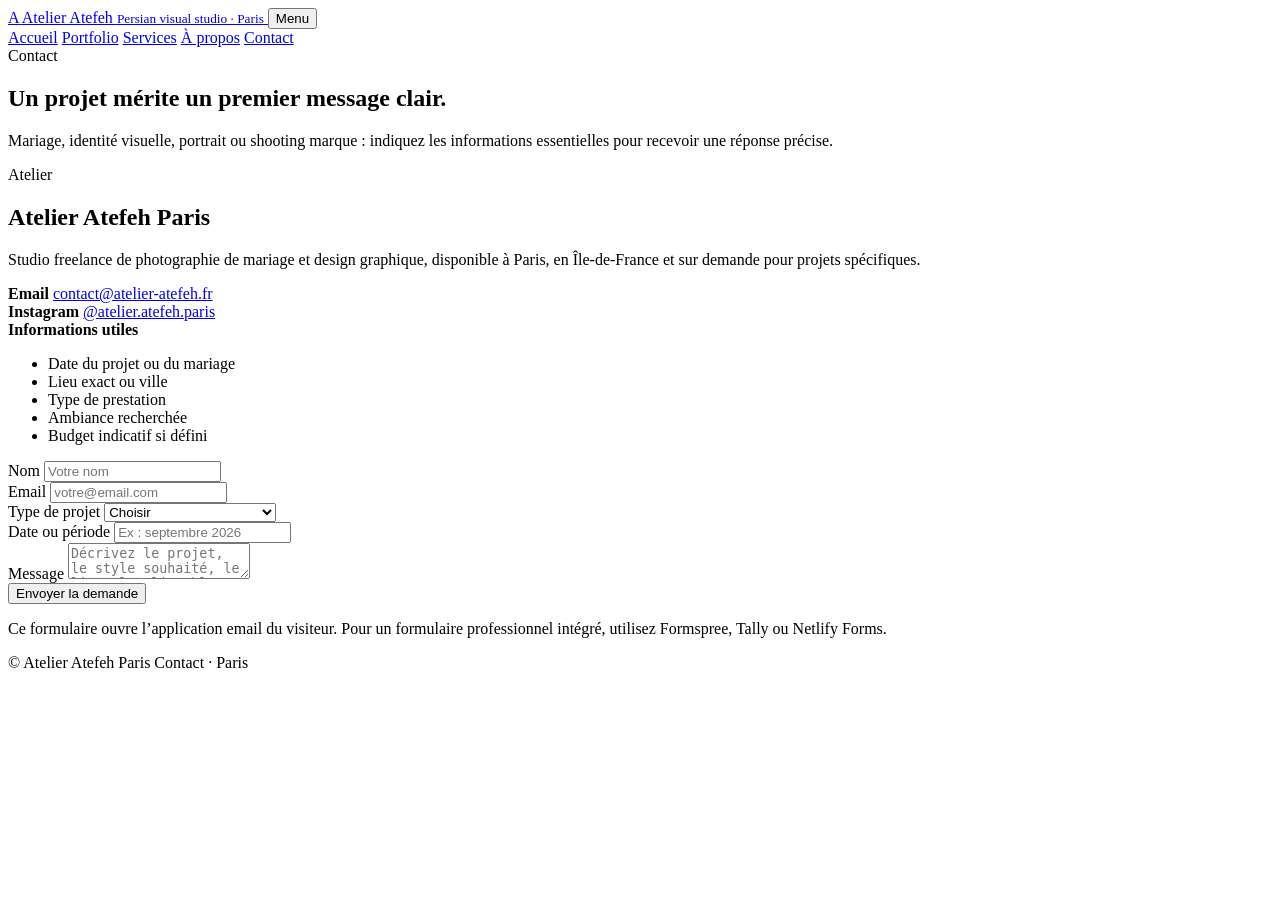
==== contact.html @ 8e405d1d "Add contact page for Atelier Atefeh Paris This file contains the contact page for Atelier Atefeh Par" ====
<!DOCTYPE html>
<html lang="fr">
<head>
  <meta charset="UTF-8" />
  <meta name="viewport" content="width=device-width, initial-scale=1.0" />

  <title>Contact — Atelier Atefeh Paris</title>

  <meta name="description" content="Contactez Atelier Atefeh Paris pour un mariage, une identité visuelle, un shooting éditorial ou un projet graphique premium à Paris." />
  <meta name="robots" content="index, follow" />

  <link rel="canonical" href="https://votre-utilisateur.github.io/atelier-atefeh-persian/contact.html" />
  <link rel="stylesheet" href="styles.css" />
</head>

<body>
  <div class="ornament-bg" aria-hidden="true"></div>

  <header class="topbar">
    <div class="container nav">
      <a class="brand" href="index.html">
        <span class="brand-symbol">A</span>
        <span>
          Atelier Atefeh
          <small>Persian visual studio · Paris</small>
        </span>
      </a>

      <button class="nav-toggle" type="button" aria-expanded="false">Menu</button>

      <nav class="nav-links" aria-label="Navigation principale">
        <a href="index.html">Accueil</a>
        <a href="portfolio.html">Portfolio</a>
        <a href="services.html">Services</a>
        <a href="a-propos.html">À propos</a>
        <a class="active" href="contact.html">Contact</a>
      </nav>
    </div>
  </header>

  <main>
    <section class="page-hero">
      <div class="container page-title reveal">
        <span class="eyebrow">Contact</span>
        <h1>Un projet mérite un premier message clair.</h1>
        <p>
          Mariage, identité visuelle, portrait ou shooting marque :
          indiquez les informations essentielles pour recevoir une réponse précise.
        </p>
      </div>
    </section>

    <section class="section contact-section">
      <div class="container contact-grid">
        <aside class="contact-info reveal">
          <span class="section-kicker">Atelier</span>
          <h2>Atelier Atefeh Paris</h2>

          <p>
            Studio freelance de photographie de mariage et design graphique,
            disponible à Paris, en Île-de-France et sur demande pour projets spécifiques.
          </p>

          <div class="info-block">
            <strong>Email</strong>
            <a href="mailto:contact@atelier-atefeh.fr">contact@atelier-atefeh.fr</a>
          </div>

          <div class="info-block">
            <strong>Instagram</strong>
            <a href="https://instagram.com/" target="_blank" rel="noopener">@atelier.atefeh.paris</a>
          </div>

          <div class="info-block">
            <strong>Informations utiles</strong>
            <ul>
              <li>Date du projet ou du mariage</li>
              <li>Lieu exact ou ville</li>
              <li>Type de prestation</li>
              <li>Ambiance recherchée</li>
              <li>Budget indicatif si défini</li>
            </ul>
          </div>
        </aside>

        <form class="contact-form reveal" action="mailto:contact@atelier-atefeh.fr" method="post" enctype="text/plain">
          <div class="field">
            <label for="name">Nom</label>
            <input id="name" name="Nom" type="text" placeholder="Votre nom" required />
          </div>

          <div class="field">
            <label for="email">Email</label>
            <input id="email" name="Email" type="email" placeholder="votre@email.com" required />
          </div>

          <div class="field">
            <label for="project">Type de projet</label>
            <select id="project" name="Type de projet" required>
              <option value="">Choisir</option>
              <option>Photographie de mariage</option>
              <option>Identité visuelle</option>
              <option>Shooting marque</option>
              <option>Portrait professionnel</option>
              <option>Design graphique</option>
            </select>
          </div>

          <div class="field">
            <label for="date">Date ou période</label>
            <input id="date" name="Date ou période" type="text" placeholder="Ex : septembre 2026" />
          </div>

          <div class="field">
            <label for="message">Message</label>
            <textarea id="message" name="Message" placeholder="Décrivez le projet, le style souhaité, le lieu, les livrables attendus." required></textarea>
          </div>

          <button class="btn btn-primary" type="submit">Envoyer la demande</button>

          <p class="form-note">
            Ce formulaire ouvre l’application email du visiteur. Pour un formulaire professionnel intégré, utilisez Formspree, Tally ou Netlify Forms.
          </p>
        </form>
      </div>
    </section>
  </main>

  <footer class="footer">
    <div class="container footer-grid">
      <span>© <span data-year></span> Atelier Atefeh Paris</span>
      <span>Contact · Paris</span>
    </div>
  </footer>

  <script src="script.js"></script>
</body>
</html>
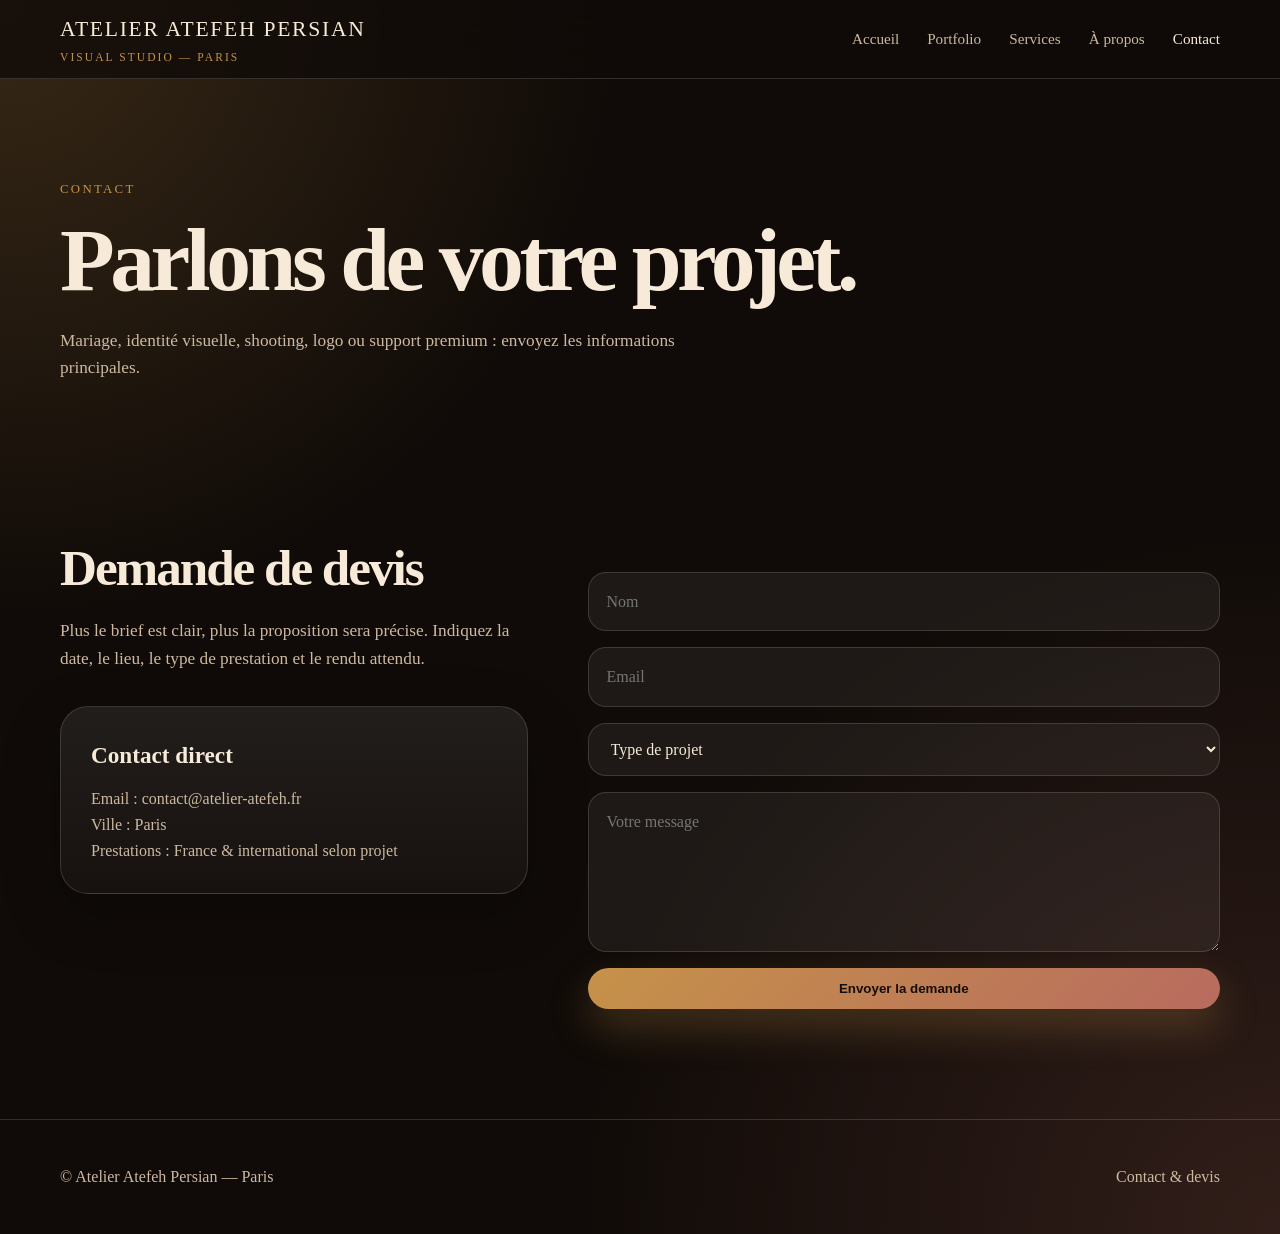
==== commit 4a83545f: "Update contact page branding and content" ====
--- a/contact.html
+++ b/contact.html
@@ -4,135 +4,89 @@
   <meta charset="UTF-8" />
   <meta name="viewport" content="width=device-width, initial-scale=1.0" />
 
-  <title>Contact — Atelier Atefeh Paris</title>
+  <title>Contact — Atelier Atefeh Persian</title>
+  <meta name="description" content="Contactez Atelier Atefeh Persian pour un reportage mariage, une identité visuelle ou un projet de design graphique à Paris." />
 
-  <meta name="description" content="Contactez Atelier Atefeh Paris pour un mariage, une identité visuelle, un shooting éditorial ou un projet graphique premium à Paris." />
-  <meta name="robots" content="index, follow" />
-
-  <link rel="canonical" href="https://votre-utilisateur.github.io/atelier-atefeh-persian/contact.html" />
-  <link rel="stylesheet" href="styles.css" />
+  <link rel="stylesheet" href="style.css" />
 </head>
 
 <body>
-  <div class="ornament-bg" aria-hidden="true"></div>
 
-  <header class="topbar">
-    <div class="container nav">
-      <a class="brand" href="index.html">
-        <span class="brand-symbol">A</span>
-        <span>
-          Atelier Atefeh
-          <small>Persian visual studio · Paris</small>
-        </span>
-      </a>
+<header class="header">
+  <div class="container nav">
+    <a href="index.html" class="logo">
+      Atelier Atefeh Persian
+      <span>Visual Studio — Paris</span>
+    </a>
 
-      <button class="nav-toggle" type="button" aria-expanded="false">Menu</button>
+    <nav class="menu">
+      <a href="index.html">Accueil</a>
+      <a href="portfolio.html">Portfolio</a>
+      <a href="services.html">Services</a>
+      <a href="apropos.html">À propos</a>
+      <a class="active" href="contact.html">Contact</a>
+    </nav>
+  </div>
+</header>
 
-      <nav class="nav-links" aria-label="Navigation principale">
-        <a href="index.html">Accueil</a>
-        <a href="portfolio.html">Portfolio</a>
-        <a href="services.html">Services</a>
-        <a href="a-propos.html">À propos</a>
-        <a class="active" href="contact.html">Contact</a>
-      </nav>
+<main>
+
+<section class="page-hero">
+  <div class="container">
+    <div class="eyebrow">Contact</div>
+    <h1>Parlons de votre projet.</h1>
+    <p class="section-intro">
+      Mariage, identité visuelle, shooting, logo ou support premium : envoyez les informations principales.
+    </p>
+  </div>
+</section>
+
+<section class="section">
+  <div class="container split">
+    <div>
+      <h2>Demande de devis</h2>
+      <p class="section-intro">
+        Plus le brief est clair, plus la proposition sera précise. Indiquez la date, le lieu, le type de prestation
+        et le rendu attendu.
+      </p>
+
+      <div class="cards" style="grid-template-columns:1fr; margin-top:34px;">
+        <article class="card">
+          <h3>Contact direct</h3>
+          <p>Email : contact@atelier-atefeh.fr</p>
+          <p>Ville : Paris</p>
+          <p>Prestations : France & international selon projet</p>
+        </article>
+      </div>
     </div>
-  </header>
 
-  <main>
-    <section class="page-hero">
-      <div class="container page-title reveal">
-        <span class="eyebrow">Contact</span>
-        <h1>Un projet mérite un premier message clair.</h1>
-        <p>
-          Mariage, identité visuelle, portrait ou shooting marque :
-          indiquez les informations essentielles pour recevoir une réponse précise.
-        </p>
-      </div>
-    </section>
+    <form class="form" action="https://formspree.io/f/xxxxxxxx" method="POST">
+      <input type="text" name="name" placeholder="Nom" required />
+      <input type="email" name="email" placeholder="Email" required />
 
-    <section class="section contact-section">
-      <div class="container contact-grid">
-        <aside class="contact-info reveal">
-          <span class="section-kicker">Atelier</span>
-          <h2>Atelier Atefeh Paris</h2>
+      <select name="service" required>
+        <option value="">Type de projet</option>
+        <option value="mariage">Reportage mariage</option>
+        <option value="design">Design graphique</option>
+        <option value="identite">Identité visuelle</option>
+        <option value="photo">Shooting photo</option>
+      </select>
 
-          <p>
-            Studio freelance de photographie de mariage et design graphique,
-            disponible à Paris, en Île-de-France et sur demande pour projets spécifiques.
-          </p>
+      <textarea name="message" placeholder="Votre message" required></textarea>
 
-          <div class="info-block">
-            <strong>Email</strong>
-            <a href="mailto:contact@atelier-atefeh.fr">contact@atelier-atefeh.fr</a>
-          </div>
+      <button class="btn" type="submit">Envoyer la demande</button>
+    </form>
+  </div>
+</section>
 
-          <div class="info-block">
-            <strong>Instagram</strong>
-            <a href="https://instagram.com/" target="_blank" rel="noopener">@atelier.atefeh.paris</a>
-          </div>
+</main>
 
-          <div class="info-block">
-            <strong>Informations utiles</strong>
-            <ul>
-              <li>Date du projet ou du mariage</li>
-              <li>Lieu exact ou ville</li>
-              <li>Type de prestation</li>
-              <li>Ambiance recherchée</li>
-              <li>Budget indicatif si défini</li>
-            </ul>
-          </div>
-        </aside>
+<footer class="footer">
+  <div class="container footer-inner">
+    <p>© Atelier Atefeh Persian — Paris</p>
+    <p>Contact & devis</p>
+  </div>
+</footer>
 
-        <form class="contact-form reveal" action="mailto:contact@atelier-atefeh.fr" method="post" enctype="text/plain">
-          <div class="field">
-            <label for="name">Nom</label>
-            <input id="name" name="Nom" type="text" placeholder="Votre nom" required />
-          </div>
-
-          <div class="field">
-            <label for="email">Email</label>
-            <input id="email" name="Email" type="email" placeholder="votre@email.com" required />
-          </div>
-
-          <div class="field">
-            <label for="project">Type de projet</label>
-            <select id="project" name="Type de projet" required>
-              <option value="">Choisir</option>
-              <option>Photographie de mariage</option>
-              <option>Identité visuelle</option>
-              <option>Shooting marque</option>
-              <option>Portrait professionnel</option>
-              <option>Design graphique</option>
-            </select>
-          </div>
-
-          <div class="field">
-            <label for="date">Date ou période</label>
-            <input id="date" name="Date ou période" type="text" placeholder="Ex : septembre 2026" />
-          </div>
-
-          <div class="field">
-            <label for="message">Message</label>
-            <textarea id="message" name="Message" placeholder="Décrivez le projet, le style souhaité, le lieu, les livrables attendus." required></textarea>
-          </div>
-
-          <button class="btn btn-primary" type="submit">Envoyer la demande</button>
-
-          <p class="form-note">
-            Ce formulaire ouvre l’application email du visiteur. Pour un formulaire professionnel intégré, utilisez Formspree, Tally ou Netlify Forms.
-          </p>
-        </form>
-      </div>
-    </section>
-  </main>
-
-  <footer class="footer">
-    <div class="container footer-grid">
-      <span>© <span data-year></span> Atelier Atefeh Paris</span>
-      <span>Contact · Paris</span>
-    </div>
-  </footer>
-
-  <script src="script.js"></script>
 </body>
 </html>
--- a/style.css
+++ b/style.css
@@ -0,0 +1,383 @@
+:root {
+  --bg: #100b08;
+  --bg-soft: #1a110d;
+  --cream: #f7ead8;
+  --sand: #d8b985;
+  --gold: #c69249;
+  --rose: #b86b5f;
+  --text: #f8efe3;
+  --muted: #cdb9a0;
+  --line: rgba(255,255,255,0.14);
+  --shadow: 0 30px 80px rgba(0,0,0,0.45);
+}
+
+* {
+  margin: 0;
+  padding: 0;
+  box-sizing: border-box;
+}
+
+html {
+  scroll-behavior: smooth;
+}
+
+body {
+  font-family: "Georgia", "Times New Roman", serif;
+  background:
+    radial-gradient(circle at top left, rgba(198,146,73,0.22), transparent 35%),
+    radial-gradient(circle at bottom right, rgba(184,107,95,0.20), transparent 40%),
+    var(--bg);
+  color: var(--text);
+  line-height: 1.6;
+}
+
+img {
+  width: 100%;
+  display: block;
+}
+
+a {
+  color: inherit;
+  text-decoration: none;
+}
+
+.container {
+  width: min(1160px, 92%);
+  margin: auto;
+}
+
+.header {
+  position: sticky;
+  top: 0;
+  z-index: 50;
+  backdrop-filter: blur(20px);
+  background: rgba(16,11,8,0.78);
+  border-bottom: 1px solid var(--line);
+}
+
+.nav {
+  min-height: 78px;
+  display: flex;
+  align-items: center;
+  justify-content: space-between;
+}
+
+.logo {
+  font-size: 1.35rem;
+  letter-spacing: 0.08em;
+  text-transform: uppercase;
+  color: var(--cream);
+}
+
+.logo span {
+  display: block;
+  font-size: 0.72rem;
+  letter-spacing: 0.18em;
+  color: var(--gold);
+  margin-top: 2px;
+}
+
+.menu {
+  display: flex;
+  gap: 28px;
+  align-items: center;
+}
+
+.menu a {
+  color: var(--muted);
+  font-size: 0.95rem;
+}
+
+.menu a:hover,
+.menu a.active {
+  color: var(--cream);
+}
+
+.btn {
+  display: inline-flex;
+  align-items: center;
+  justify-content: center;
+  padding: 13px 22px;
+  border-radius: 999px;
+  background: linear-gradient(135deg, var(--gold), var(--rose));
+  color: #160d08;
+  font-weight: 700;
+  box-shadow: 0 18px 40px rgba(198,146,73,0.28);
+  border: none;
+}
+
+.btn.secondary {
+  background: transparent;
+  color: var(--cream);
+  border: 1px solid var(--line);
+  box-shadow: none;
+}
+
+.hero {
+  min-height: calc(100vh - 78px);
+  display: grid;
+  align-items: center;
+  position: relative;
+  overflow: hidden;
+}
+
+.hero-grid {
+  display: grid;
+  grid-template-columns: 1.05fr 0.95fr;
+  gap: 60px;
+  align-items: center;
+  padding: 80px 0;
+}
+
+.eyebrow {
+  color: var(--gold);
+  text-transform: uppercase;
+  letter-spacing: 0.18em;
+  font-size: 0.8rem;
+  margin-bottom: 18px;
+}
+
+h1 {
+  font-size: clamp(3rem, 7vw, 6.8rem);
+  line-height: 0.95;
+  color: var(--cream);
+  letter-spacing: -0.05em;
+}
+
+h2 {
+  font-size: clamp(2.2rem, 4vw, 4rem);
+  line-height: 1;
+  color: var(--cream);
+  letter-spacing: -0.04em;
+  margin-bottom: 22px;
+}
+
+h3 {
+  font-size: 1.45rem;
+  color: var(--cream);
+  margin-bottom: 12px;
+}
+
+.hero p,
+.section-intro {
+  color: var(--muted);
+  font-size: 1.08rem;
+  max-width: 680px;
+  margin-top: 24px;
+}
+
+.hero-actions {
+  display: flex;
+  gap: 16px;
+  flex-wrap: wrap;
+  margin-top: 34px;
+}
+
+.hero-card {
+  position: relative;
+  border-radius: 34px;
+  overflow: hidden;
+  min-height: 620px;
+  box-shadow: var(--shadow);
+  background: var(--bg-soft);
+  border: 1px solid var(--line);
+}
+
+.hero-card img {
+  height: 620px;
+  object-fit: cover;
+  opacity: 0.92;
+}
+
+.hero-badge {
+  position: absolute;
+  left: 24px;
+  right: 24px;
+  bottom: 24px;
+  padding: 24px;
+  border-radius: 24px;
+  background: rgba(16,11,8,0.72);
+  backdrop-filter: blur(18px);
+  border: 1px solid var(--line);
+}
+
+.hero-badge strong {
+  display: block;
+  font-size: 1.25rem;
+  color: var(--cream);
+  margin-bottom: 6px;
+}
+
+.hero-badge small {
+  color: var(--muted);
+}
+
+.section {
+  padding: 110px 0;
+}
+
+.split {
+  display: grid;
+  grid-template-columns: 0.85fr 1.15fr;
+  gap: 60px;
+  align-items: start;
+}
+
+.cards {
+  display: grid;
+  grid-template-columns: repeat(3, 1fr);
+  gap: 22px;
+  margin-top: 42px;
+}
+
+.card {
+  padding: 30px;
+  border-radius: 28px;
+  background: linear-gradient(180deg, rgba(255,255,255,0.08), rgba(255,255,255,0.03));
+  border: 1px solid var(--line);
+  box-shadow: 0 20px 60px rgba(0,0,0,0.24);
+}
+
+.card p,
+.card li {
+  color: var(--muted);
+}
+
+.card ul {
+  margin: 18px 0 0 18px;
+}
+
+.price {
+  margin-top: 22px;
+  color: var(--gold);
+  font-weight: 700;
+  font-size: 1.1rem;
+}
+
+.gallery {
+  display: grid;
+  grid-template-columns: repeat(3, 1fr);
+  gap: 18px;
+  margin-top: 44px;
+}
+
+.gallery figure {
+  border-radius: 26px;
+  overflow: hidden;
+  background: var(--bg-soft);
+  border: 1px solid var(--line);
+}
+
+.gallery img {
+  height: 410px;
+  object-fit: cover;
+  transition: transform 0.7s ease;
+}
+
+.gallery figure:hover img {
+  transform: scale(1.06);
+}
+
+.gallery figcaption {
+  padding: 18px;
+  color: var(--muted);
+}
+
+.banner {
+  padding: 70px;
+  border-radius: 38px;
+  background:
+    linear-gradient(135deg, rgba(198,146,73,0.24), rgba(184,107,95,0.12)),
+    rgba(255,255,255,0.04);
+  border: 1px solid var(--line);
+  box-shadow: var(--shadow);
+}
+
+.about-box {
+  border-radius: 32px;
+  overflow: hidden;
+  border: 1px solid var(--line);
+  background: var(--bg-soft);
+}
+
+.about-box img {
+  height: 520px;
+  object-fit: cover;
+}
+
+.footer {
+  padding: 44px 0;
+  border-top: 1px solid var(--line);
+  color: var(--muted);
+}
+
+.footer-inner {
+  display: flex;
+  justify-content: space-between;
+  gap: 20px;
+  flex-wrap: wrap;
+}
+
+.form {
+  display: grid;
+  gap: 16px;
+  margin-top: 30px;
+}
+
+input,
+textarea,
+select {
+  width: 100%;
+  padding: 16px 18px;
+  border-radius: 18px;
+  border: 1px solid var(--line);
+  background: rgba(255,255,255,0.06);
+  color: var(--cream);
+  font: inherit;
+}
+
+textarea {
+  min-height: 160px;
+}
+
+.page-hero {
+  padding: 100px 0 50px;
+}
+
+@media (max-width: 900px) {
+  .nav {
+    align-items: flex-start;
+    padding: 18px 0;
+    gap: 18px;
+    flex-direction: column;
+  }
+
+  .menu {
+    flex-wrap: wrap;
+    gap: 14px;
+  }
+
+  .hero-grid,
+  .split {
+    grid-template-columns: 1fr;
+  }
+
+  .hero-card,
+  .hero-card img {
+    min-height: 480px;
+    height: 480px;
+  }
+
+  .cards,
+  .gallery {
+    grid-template-columns: 1fr;
+  }
+
+  .banner {
+    padding: 34px;
+  }
+
+  .section {
+    padding: 70px 0;
+  }
+}
